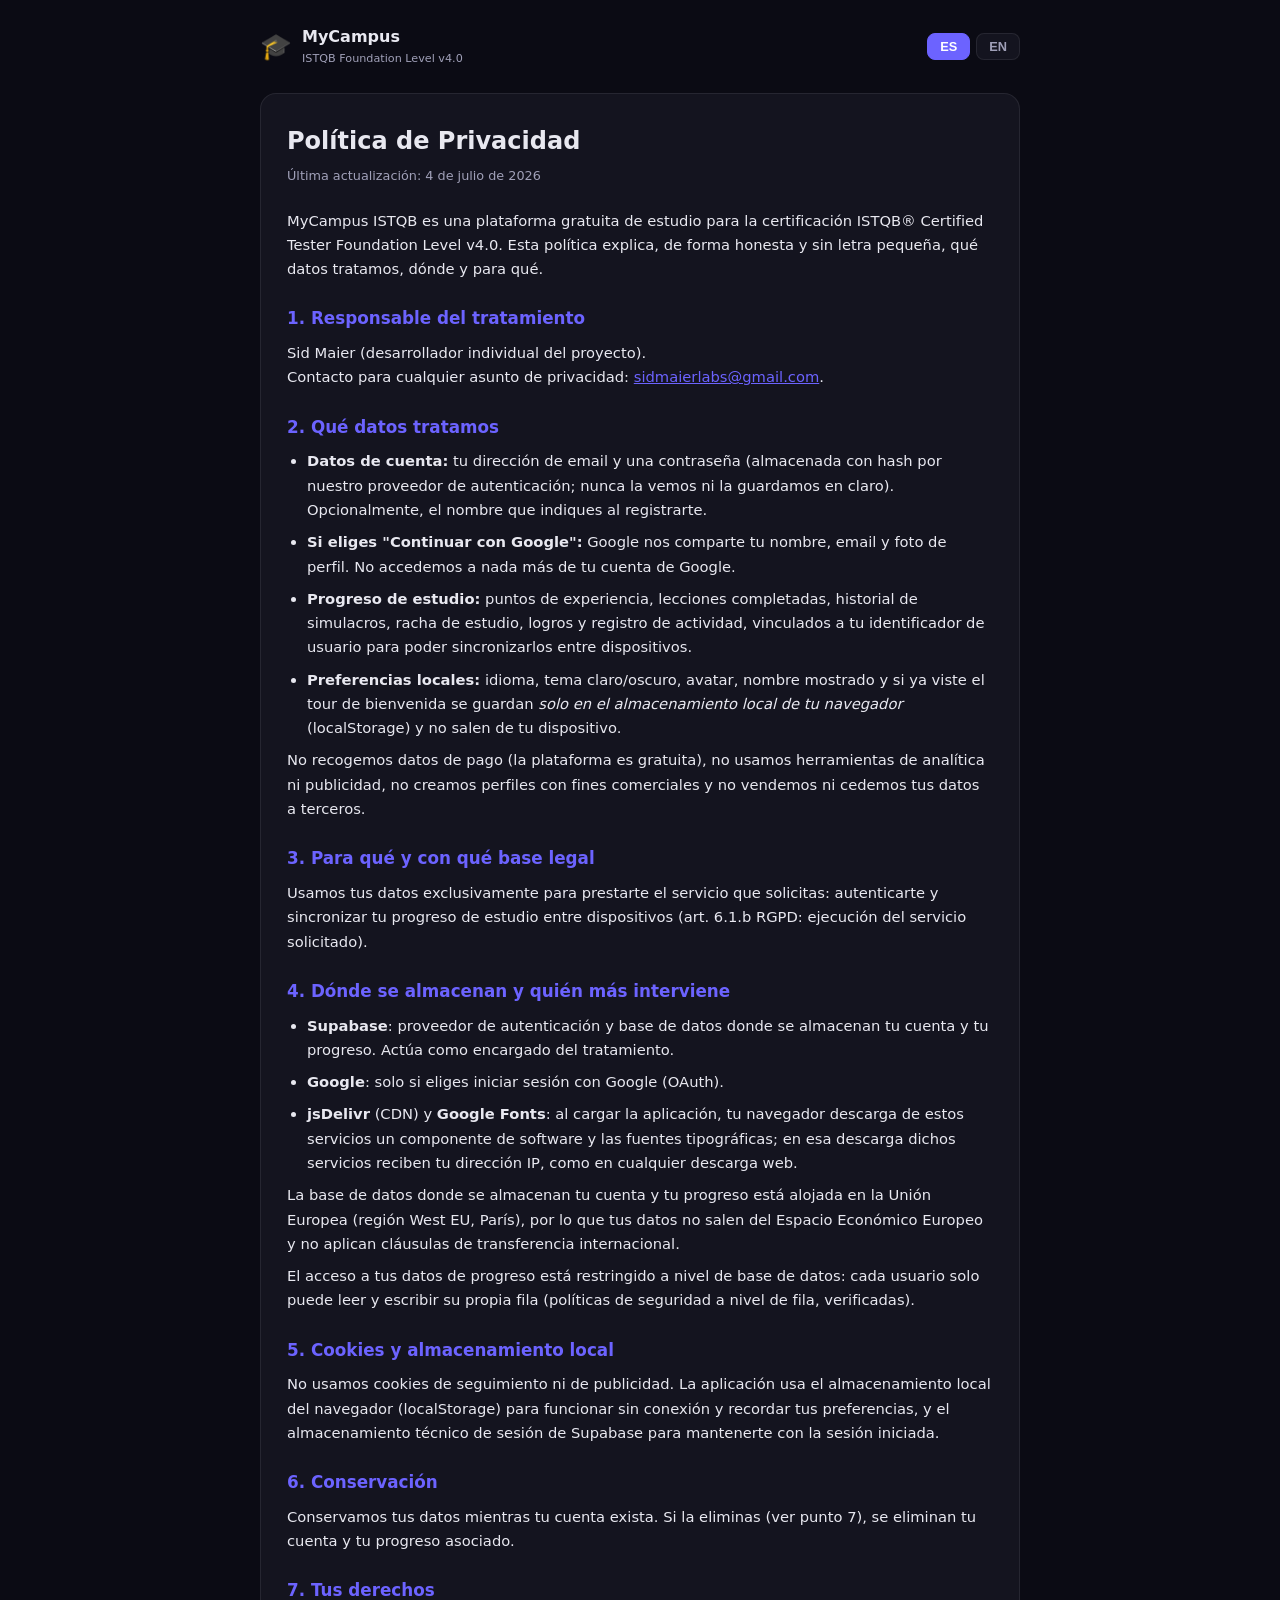
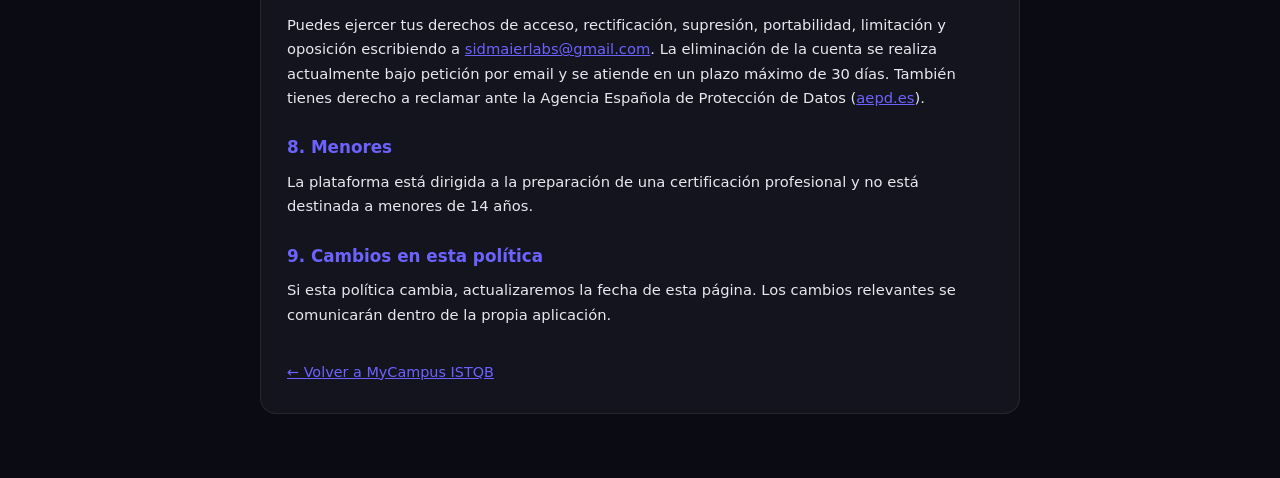
==== privacy.html @ a72ece49 "fix(legal): remove em dashes from privacy.html copy, ES and EN Replaced every visible em dash (—) wi" ====
<!DOCTYPE html>
<html lang="es">
<head>
  <meta charset="UTF-8" />
  <meta name="viewport" content="width=device-width, initial-scale=1.0" />
  <title>MyCampus ISTQB: Política de Privacidad</title>
  <meta name="description" content="Política de privacidad de MyCampus ISTQB: qué datos guardamos, dónde y para qué." />
  <meta name="robots" content="noindex" />
  <link rel="icon" href="data:image/svg+xml,%3Csvg xmlns='http://www.w3.org/2000/svg' viewBox='0 0 100 100'%3E%3Ctext y='.9em' font-size='90'%3E%F0%9F%8E%93%3C/text%3E%3C/svg%3E" />
  <style>
    /* Página estática autocontenida: no carga styles.css a propósito, para
       que funcione aunque el resto de la app cambie o falle. */
    :root {
      --bg: #0B0B14; --card: #14141F; --text: #E8E8F0; --text2: #A0A0B8;
      --primary: #6C63FF; --border: rgba(255,255,255,0.08);
    }
    [data-theme="light"] {
      --bg: #F4F4FA; --card: #FFFFFF; --text: #1A1A2E; --text2: #55556B;
      --border: rgba(0,0,0,0.10);
    }
    * { margin: 0; padding: 0; box-sizing: border-box; }
    body {
      background: var(--bg); color: var(--text);
      font-family: 'Inter', system-ui, -apple-system, sans-serif;
      line-height: 1.65; padding: 24px 16px 64px;
    }
    .wrap { max-width: 760px; margin: 0 auto; }
    .top {
      display: flex; align-items: center; justify-content: space-between;
      gap: 12px; margin-bottom: 24px; flex-wrap: wrap;
    }
    .brand { display: flex; align-items: center; gap: 10px; text-decoration: none; color: var(--text); }
    .brand .logo { font-size: 1.6rem; }
    .brand .name { font-weight: 800; }
    .brand .sub { display: block; font-size: 0.7rem; color: var(--text2); }
    .lang { display: flex; gap: 6px; }
    .lang button {
      background: var(--card); color: var(--text2); border: 1px solid var(--border);
      border-radius: 8px; padding: 5px 12px; cursor: pointer; font-weight: 700; font-size: 0.8rem;
    }
    .lang button.active { color: #fff; background: var(--primary); border-color: var(--primary); }
    .card {
      background: var(--card); border: 1px solid var(--border);
      border-radius: 16px; padding: 28px 26px;
    }
    h1 { font-size: 1.5rem; margin-bottom: 4px; }
    .updated { color: var(--text2); font-size: 0.8rem; margin-bottom: 22px; }
    h2 { font-size: 1.05rem; margin: 24px 0 8px; color: var(--primary); }
    p, li { color: var(--text); font-size: 0.92rem; margin-bottom: 8px; }
    ul { padding-left: 20px; margin-bottom: 8px; }
    a { color: var(--primary); }
    .muted { color: var(--text2); font-size: 0.85rem; }
    .back { display: inline-block; margin-top: 26px; font-size: 0.9rem; }
    [lang-block] { display: none; }
  </style>
</head>
<body>
  <div class="wrap">
    <div class="top">
      <a class="brand" href="index.html">
        <span class="logo">🎓</span>
        <span><span class="name">MyCampus</span><span class="sub">ISTQB Foundation Level v4.0</span></span>
      </a>
      <div class="lang">
        <button id="btnES">ES</button>
        <button id="btnEN">EN</button>
      </div>
    </div>

    <!-- ==================== ESPAÑOL ==================== -->
    <div class="card" lang-block="es">
      <h1>Política de Privacidad</h1>
      <p class="updated">Última actualización: 4 de julio de 2026</p>

      <p>MyCampus ISTQB es una plataforma gratuita de estudio para la certificación
      ISTQB® Certified Tester Foundation Level v4.0. Esta política explica, de forma
      honesta y sin letra pequeña, qué datos tratamos, dónde y para qué.</p>

      <h2>1. Responsable del tratamiento</h2>
      <p>Sid Maier (desarrollador individual del proyecto).<br />
      Contacto para cualquier asunto de privacidad:
      <a href="mailto:sidmaierlabs@gmail.com">sidmaierlabs@gmail.com</a>.</p>

      <h2>2. Qué datos tratamos</h2>
      <ul>
        <li><strong>Datos de cuenta:</strong> tu dirección de email y una contraseña
        (almacenada con hash por nuestro proveedor de autenticación; nunca la vemos ni
        la guardamos en claro). Opcionalmente, el nombre que indiques al registrarte.</li>
        <li><strong>Si eliges "Continuar con Google":</strong> Google nos comparte tu
        nombre, email y foto de perfil. No accedemos a nada más de tu cuenta de Google.</li>
        <li><strong>Progreso de estudio:</strong> puntos de experiencia, lecciones
        completadas, historial de simulacros, racha de estudio, logros y registro de
        actividad, vinculados a tu identificador de usuario para poder sincronizarlos
        entre dispositivos.</li>
        <li><strong>Preferencias locales:</strong> idioma, tema claro/oscuro, avatar,
        nombre mostrado y si ya viste el tour de bienvenida se guardan <em>solo en el
        almacenamiento local de tu navegador</em> (localStorage) y no salen de tu
        dispositivo.</li>
      </ul>
      <p>No recogemos datos de pago (la plataforma es gratuita), no usamos herramientas
      de analítica ni publicidad, no creamos perfiles con fines comerciales y no
      vendemos ni cedemos tus datos a terceros.</p>

      <h2>3. Para qué y con qué base legal</h2>
      <p>Usamos tus datos exclusivamente para prestarte el servicio que solicitas:
      autenticarte y sincronizar tu progreso de estudio entre dispositivos
      (art. 6.1.b RGPD: ejecución del servicio solicitado).</p>

      <h2>4. Dónde se almacenan y quién más interviene</h2>
      <ul>
        <li><strong>Supabase</strong>: proveedor de autenticación y base de datos donde
        se almacenan tu cuenta y tu progreso. Actúa como encargado del tratamiento.</li>
        <li><strong>Google</strong>: solo si eliges iniciar sesión con Google (OAuth).</li>
        <li><strong>jsDelivr</strong> (CDN) y <strong>Google Fonts</strong>: al cargar
        la aplicación, tu navegador descarga de estos servicios un componente de
        software y las fuentes tipográficas; en esa descarga dichos servicios reciben
        tu dirección IP, como en cualquier descarga web.</li>
      </ul>
      <p>La base de datos donde se almacenan tu cuenta y tu progreso está alojada en la
      Unión Europea (región West EU, París), por lo que tus datos no salen del Espacio
      Económico Europeo y no aplican cláusulas de transferencia internacional.</p>
      <p>El acceso a tus datos de progreso está restringido a nivel de base de datos:
      cada usuario solo puede leer y escribir su propia fila (políticas de seguridad a
      nivel de fila, verificadas).</p>

      <h2>5. Cookies y almacenamiento local</h2>
      <p>No usamos cookies de seguimiento ni de publicidad. La aplicación usa el
      almacenamiento local del navegador (localStorage) para funcionar sin conexión y
      recordar tus preferencias, y el almacenamiento técnico de sesión de Supabase para
      mantenerte con la sesión iniciada.</p>

      <h2>6. Conservación</h2>
      <p>Conservamos tus datos mientras tu cuenta exista. Si la eliminas (ver punto 7),
      se eliminan tu cuenta y tu progreso asociado.</p>

      <h2>7. Tus derechos</h2>
      <p>Puedes ejercer tus derechos de acceso, rectificación, supresión, portabilidad,
      limitación y oposición escribiendo a
      <a href="mailto:sidmaierlabs@gmail.com">sidmaierlabs@gmail.com</a>.
      La eliminación de la cuenta se realiza actualmente bajo petición por email y se
      atiende en un plazo máximo de 30 días. También tienes derecho a reclamar ante la
      Agencia Española de Protección de Datos (<a href="https://www.aepd.es" rel="noopener">aepd.es</a>).</p>

      <h2>8. Menores</h2>
      <p>La plataforma está dirigida a la preparación de una certificación profesional
      y no está destinada a menores de 14 años.</p>

      <h2>9. Cambios en esta política</h2>
      <p>Si esta política cambia, actualizaremos la fecha de esta página. Los cambios
      relevantes se comunicarán dentro de la propia aplicación.</p>

      <a class="back" href="index.html">← Volver a MyCampus ISTQB</a>
    </div>

    <!-- ==================== ENGLISH ==================== -->
    <div class="card" lang-block="en">
      <h1>Privacy Policy</h1>
      <p class="updated">Last updated: July 4, 2026</p>

      <p>MyCampus ISTQB is a free study platform for the ISTQB® Certified Tester
      Foundation Level v4.0 certification. This policy explains, honestly and without
      fine print, what data we process, where, and why.</p>

      <h2>1. Data controller</h2>
      <p>Sid Maier (individual developer of the project).<br />
      Contact for any privacy matter:
      <a href="mailto:sidmaierlabs@gmail.com">sidmaierlabs@gmail.com</a>.</p>

      <h2>2. What data we process</h2>
      <ul>
        <li><strong>Account data:</strong> your email address and a password (stored
        hashed by our authentication provider; we never see or store it in plain text).
        Optionally, the name you provide at sign-up.</li>
        <li><strong>If you choose "Continue with Google":</strong> Google shares your
        name, email, and profile picture with us. We access nothing else from your
        Google account.</li>
        <li><strong>Study progress:</strong> experience points, completed lessons, exam
        history, study streak, achievements, and activity log, linked to your user ID
        so they can sync across devices.</li>
        <li><strong>Local preferences:</strong> language, light/dark theme, avatar,
        display name, and whether you've seen the welcome tour are stored <em>only in
        your browser's local storage</em> (localStorage) and never leave your device.</li>
      </ul>
      <p>We collect no payment data (the platform is free), use no analytics or
      advertising tools, build no commercial profiles, and never sell or share your
      data with third parties.</p>

      <h2>3. Why, and on what legal basis</h2>
      <p>We use your data exclusively to provide the service you request:
      authenticating you and syncing your study progress across devices
      (Art. 6(1)(b) GDPR: performance of the requested service).</p>

      <h2>4. Where it's stored and who else is involved</h2>
      <ul>
        <li><strong>Supabase</strong>: the authentication and database provider where
        your account and progress are stored. It acts as a data processor.</li>
        <li><strong>Google</strong>: only if you choose to sign in with Google (OAuth).</li>
        <li><strong>jsDelivr</strong> (CDN) and <strong>Google Fonts</strong>: when the
        app loads, your browser downloads a software component and the typefaces from
        these services; during that download they receive your IP address, as with any
        web download.</li>
      </ul>
      <p>The database storing your account and progress is hosted in the European Union
      (West EU region, Paris), so your data never leaves the European Economic Area and
      no international transfer clauses apply.</p>
      <p>Access to your progress data is restricted at the database level: each user
      can only read and write their own row (row-level security policies, verified).</p>

      <h2>5. Cookies and local storage</h2>
      <p>We use no tracking or advertising cookies. The app uses the browser's local
      storage (localStorage) to work offline and remember your preferences, plus
      Supabase's technical session storage to keep you signed in.</p>

      <h2>6. Retention</h2>
      <p>We keep your data for as long as your account exists. If you delete it (see
      section 7), your account and associated progress are removed.</p>

      <h2>7. Your rights</h2>
      <p>You can exercise your rights of access, rectification, erasure, portability,
      restriction, and objection by writing to
      <a href="mailto:sidmaierlabs@gmail.com">sidmaierlabs@gmail.com</a>.
      Account deletion is currently handled on request by email, within 30 days at
      most. You also have the right to lodge a complaint with your data protection
      authority (in Spain, the AEPD: <a href="https://www.aepd.es" rel="noopener">aepd.es</a>).</p>

      <h2>8. Minors</h2>
      <p>The platform targets preparation for a professional certification and is not
      intended for children under 14.</p>

      <h2>9. Changes to this policy</h2>
      <p>If this policy changes, we will update the date on this page. Relevant changes
      will be announced inside the app itself.</p>

      <a class="back" href="index.html">← Back to MyCampus ISTQB</a>
    </div>
  </div>

  <script>
    // Reutiliza las mismas claves de localStorage que la app para que idioma
    // y tema sean coherentes al navegar entre index.html y esta página.
    (function () {
      var lang = 'es', theme = 'dark';
      try {
        lang = localStorage.getItem('mycampus_lang') || 'es';
        theme = localStorage.getItem('mycampus_theme') || 'dark';
      } catch (e) {}
      document.body.setAttribute('data-theme', theme);

      function apply(l) {
        document.documentElement.lang = l;
        document.querySelectorAll('[lang-block]').forEach(function (el) {
          el.style.display = el.getAttribute('lang-block') === l ? 'block' : 'none';
        });
        document.getElementById('btnES').classList.toggle('active', l === 'es');
        document.getElementById('btnEN').classList.toggle('active', l === 'en');
        document.title = l === 'es'
          ? 'MyCampus ISTQB: Política de Privacidad'
          : 'MyCampus ISTQB: Privacy Policy';
      }
      function setLang(l) {
        try { localStorage.setItem('mycampus_lang', l); } catch (e) {}
        apply(l);
      }
      document.getElementById('btnES').addEventListener('click', function () { setLang('es'); });
      document.getElementById('btnEN').addEventListener('click', function () { setLang('en'); });
      apply(lang);
    })();
  </script>
</body>
</html>
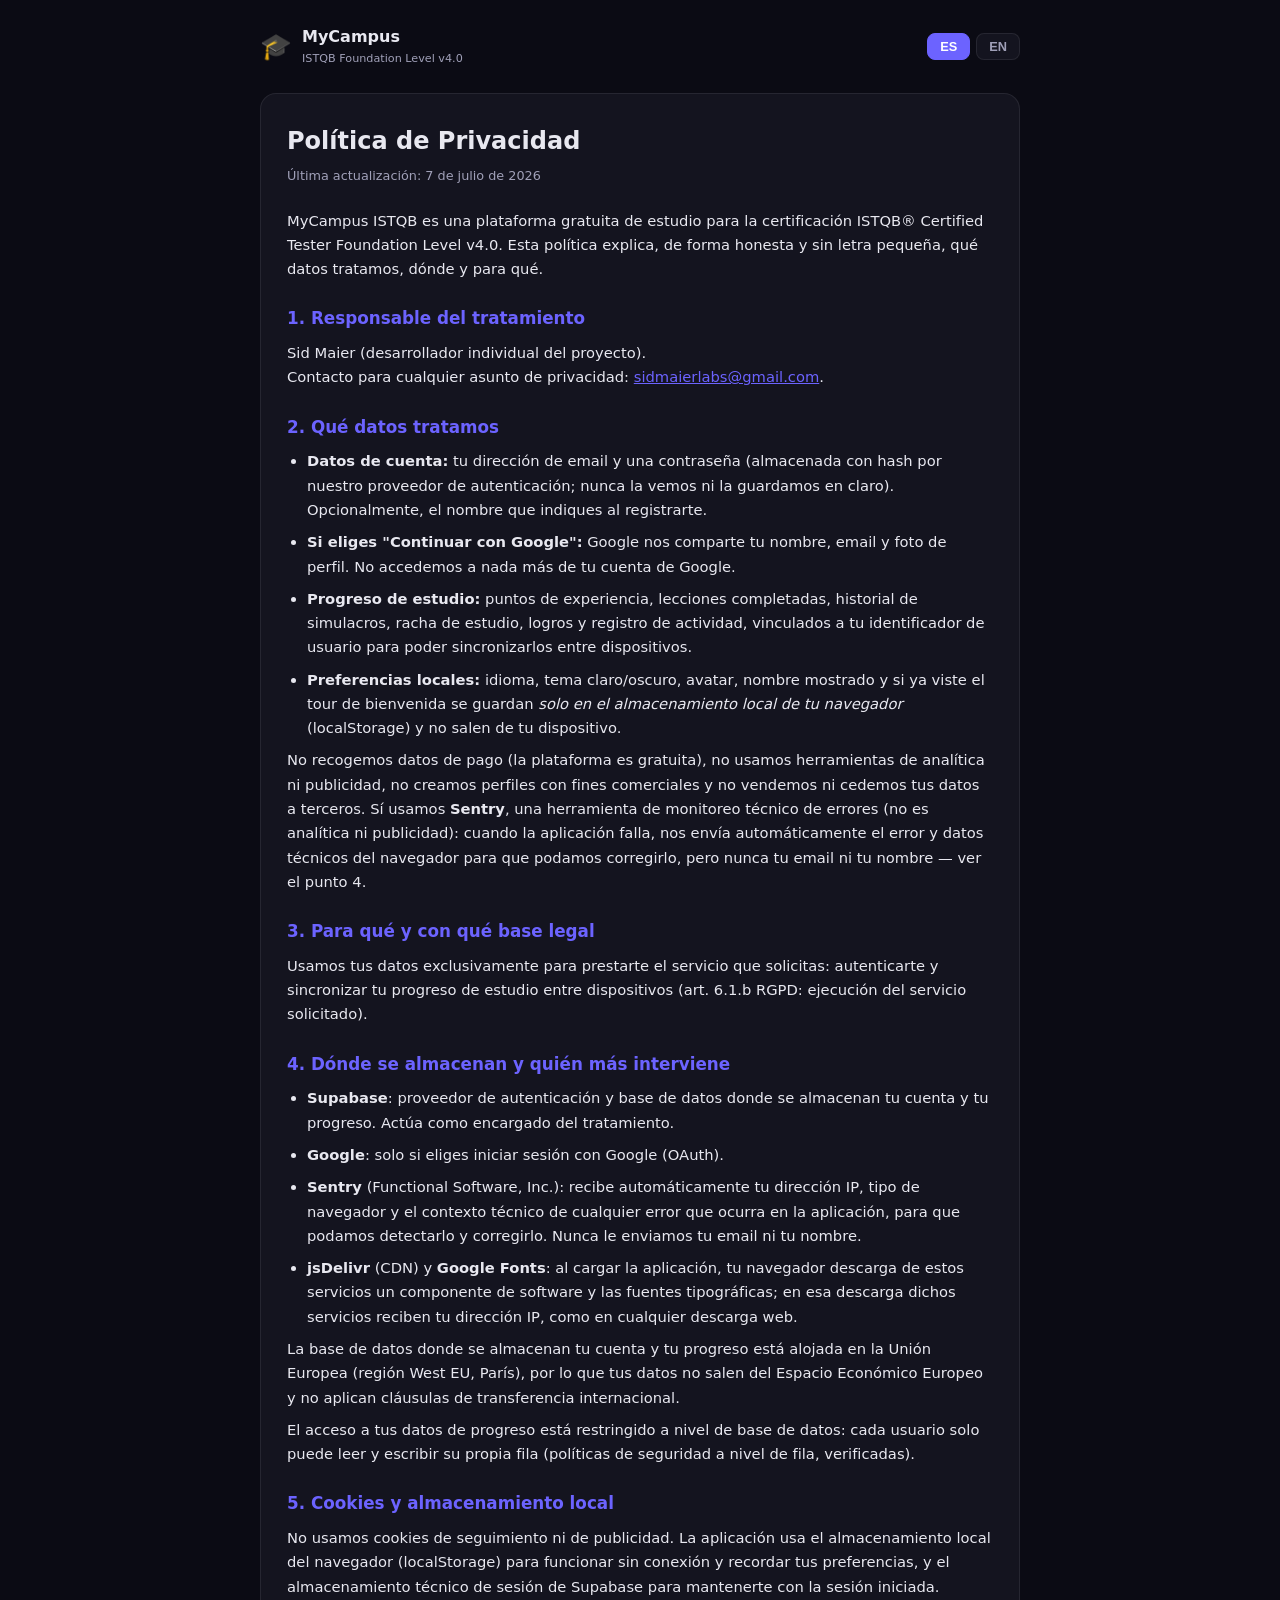
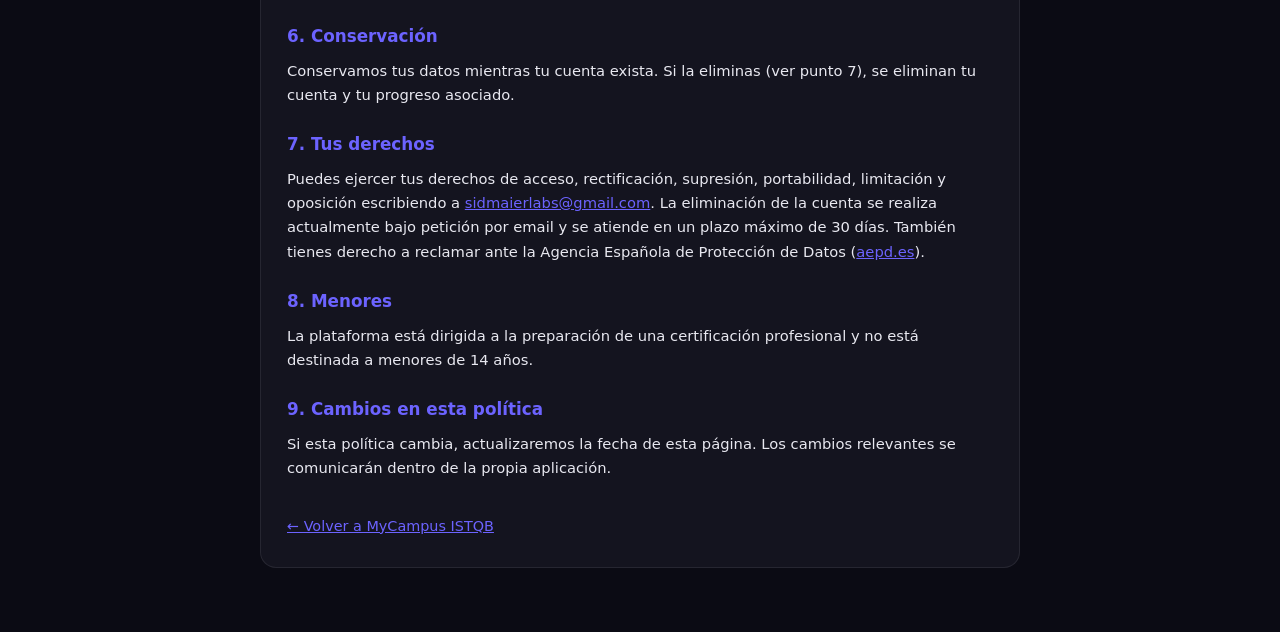
==== commit dc895552: "feat(monitoring): add Sentry error monitoring, never a hard dependency Part A of docs/superpowers/pl" ====
--- a/privacy.html
+++ b/privacy.html
@@ -70,7 +70,7 @@
     <!-- ==================== ESPAÑOL ==================== -->
     <div class="card" lang-block="es">
       <h1>Política de Privacidad</h1>
-      <p class="updated">Última actualización: 4 de julio de 2026</p>
+      <p class="updated">Última actualización: 7 de julio de 2026</p>
 
       <p>MyCampus ISTQB es una plataforma gratuita de estudio para la certificación
       ISTQB® Certified Tester Foundation Level v4.0. Esta política explica, de forma
@@ -99,7 +99,11 @@
       </ul>
       <p>No recogemos datos de pago (la plataforma es gratuita), no usamos herramientas
       de analítica ni publicidad, no creamos perfiles con fines comerciales y no
-      vendemos ni cedemos tus datos a terceros.</p>
+      vendemos ni cedemos tus datos a terceros. Sí usamos <strong>Sentry</strong>,
+      una herramienta de monitoreo técnico de errores (no es analítica ni
+      publicidad): cuando la aplicación falla, nos envía automáticamente el error
+      y datos técnicos del navegador para que podamos corregirlo, pero nunca tu
+      email ni tu nombre — ver el punto 4.</p>
 
       <h2>3. Para qué y con qué base legal</h2>
       <p>Usamos tus datos exclusivamente para prestarte el servicio que solicitas:
@@ -111,6 +115,10 @@
         <li><strong>Supabase</strong>: proveedor de autenticación y base de datos donde
         se almacenan tu cuenta y tu progreso. Actúa como encargado del tratamiento.</li>
         <li><strong>Google</strong>: solo si eliges iniciar sesión con Google (OAuth).</li>
+        <li><strong>Sentry</strong> (Functional Software, Inc.): recibe automáticamente
+        tu dirección IP, tipo de navegador y el contexto técnico de cualquier error que
+        ocurra en la aplicación, para que podamos detectarlo y corregirlo. Nunca le
+        enviamos tu email ni tu nombre.</li>
         <li><strong>jsDelivr</strong> (CDN) y <strong>Google Fonts</strong>: al cargar
         la aplicación, tu navegador descarga de estos servicios un componente de
         software y las fuentes tipográficas; en esa descarga dichos servicios reciben
@@ -155,7 +163,7 @@
     <!-- ==================== ENGLISH ==================== -->
     <div class="card" lang-block="en">
       <h1>Privacy Policy</h1>
-      <p class="updated">Last updated: July 4, 2026</p>
+      <p class="updated">Last updated: July 7, 2026</p>
 
       <p>MyCampus ISTQB is a free study platform for the ISTQB® Certified Tester
       Foundation Level v4.0 certification. This policy explains, honestly and without
@@ -183,7 +191,10 @@
       </ul>
       <p>We collect no payment data (the platform is free), use no analytics or
       advertising tools, build no commercial profiles, and never sell or share your
-      data with third parties.</p>
+      data with third parties. We do use <strong>Sentry</strong>, a technical error
+      monitoring tool (not analytics or advertising): when the app crashes, it
+      automatically receives the error and technical browser data so we can fix it,
+      but never your email or name — see section 4.</p>
 
       <h2>3. Why, and on what legal basis</h2>
       <p>We use your data exclusively to provide the service you request:
@@ -195,6 +206,10 @@
         <li><strong>Supabase</strong>: the authentication and database provider where
         your account and progress are stored. It acts as a data processor.</li>
         <li><strong>Google</strong>: only if you choose to sign in with Google (OAuth).</li>
+        <li><strong>Sentry</strong> (Functional Software, Inc.): automatically receives
+        your IP address, browser type, and the technical context of any error that
+        occurs in the app, so we can detect and fix it. We never send it your email or
+        name.</li>
         <li><strong>jsDelivr</strong> (CDN) and <strong>Google Fonts</strong>: when the
         app loads, your browser downloads a software component and the typefaces from
         these services; during that download they receive your IP address, as with any
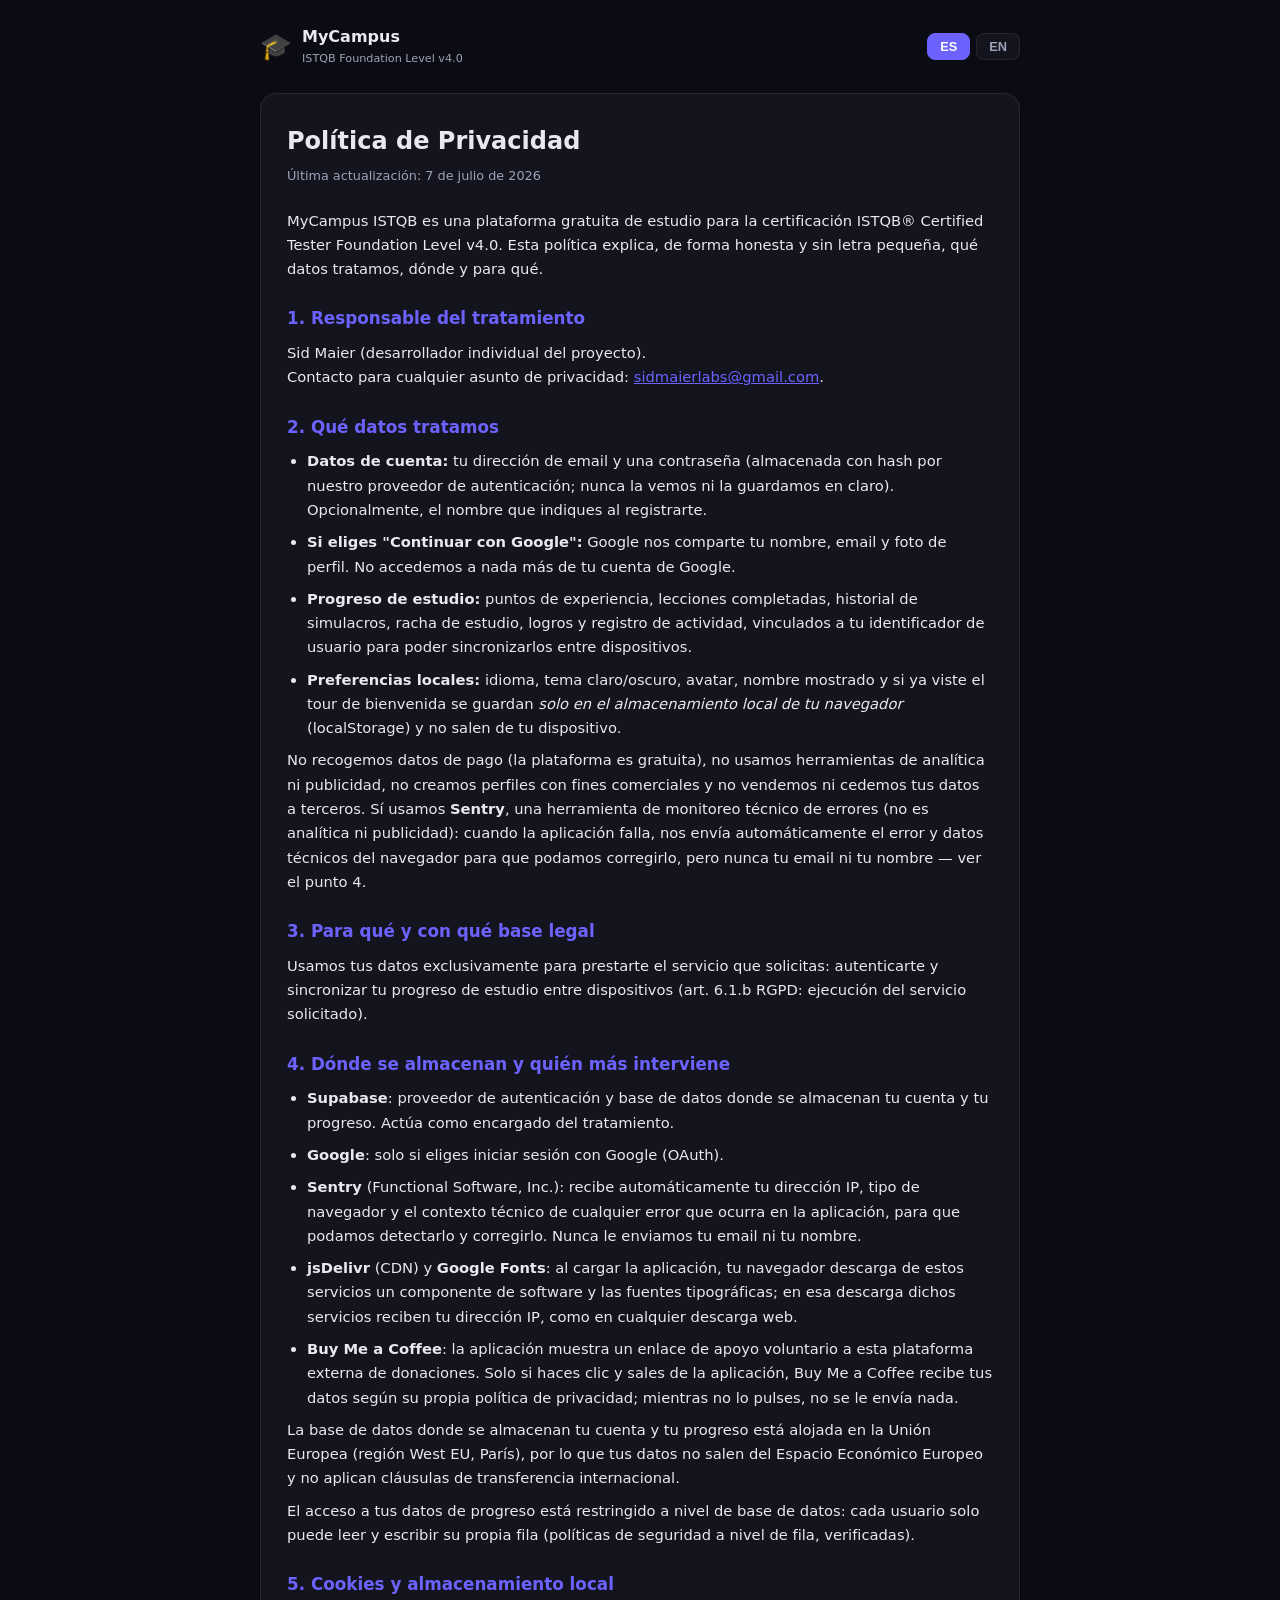
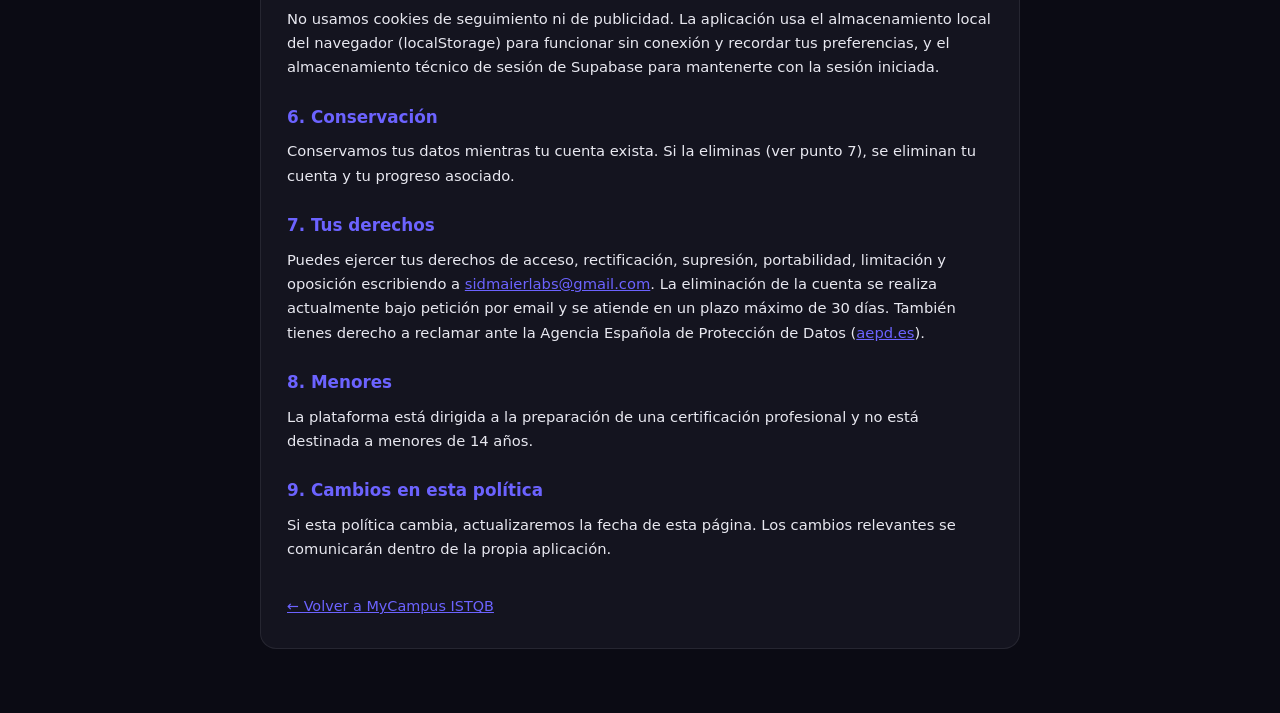
==== commit 13c855c3: "docs(privacy): declara el enlace externo a Buy Me a Coffee (ES/EN) Co-Authored-By: Claude Opus 4.8 (" ====
--- a/privacy.html
+++ b/privacy.html
@@ -123,6 +123,10 @@
         la aplicación, tu navegador descarga de estos servicios un componente de
         software y las fuentes tipográficas; en esa descarga dichos servicios reciben
         tu dirección IP, como en cualquier descarga web.</li>
+        <li><strong>Buy Me a Coffee</strong>: la aplicación muestra un enlace de
+        apoyo voluntario a esta plataforma externa de donaciones. Solo si haces clic
+        y sales de la aplicación, Buy Me a Coffee recibe tus datos según su propia
+        política de privacidad; mientras no lo pulses, no se le envía nada.</li>
       </ul>
       <p>La base de datos donde se almacenan tu cuenta y tu progreso está alojada en la
       Unión Europea (región West EU, París), por lo que tus datos no salen del Espacio
@@ -214,6 +218,10 @@
         app loads, your browser downloads a software component and the typefaces from
         these services; during that download they receive your IP address, as with any
         web download.</li>
+        <li><strong>Buy Me a Coffee</strong>: the app shows a voluntary support
+        link to this external donations platform. Only if you click through and
+        leave the app does Buy Me a Coffee receive your data, under its own privacy
+        policy; as long as you don't click it, nothing is sent to them.</li>
       </ul>
       <p>The database storing your account and progress is hosted in the European Union
       (West EU region, Paris), so your data never leaves the European Economic Area and
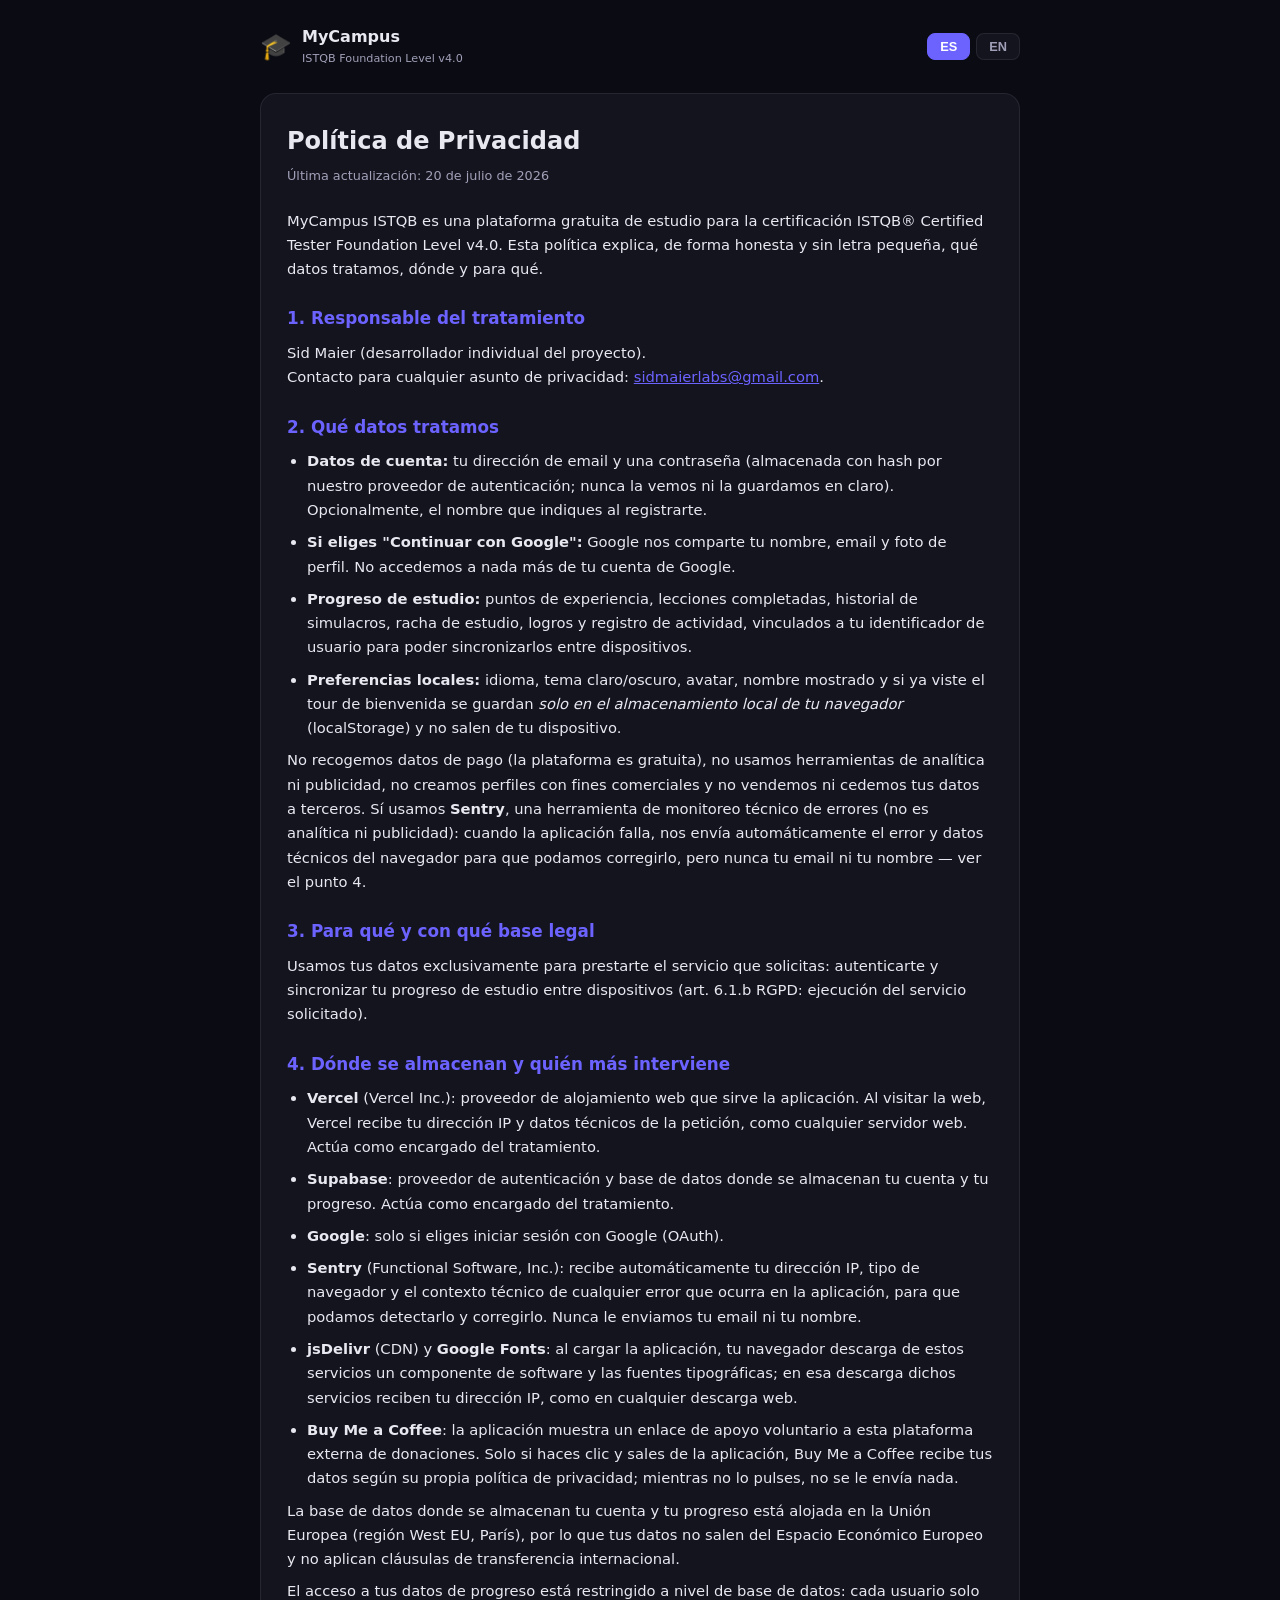
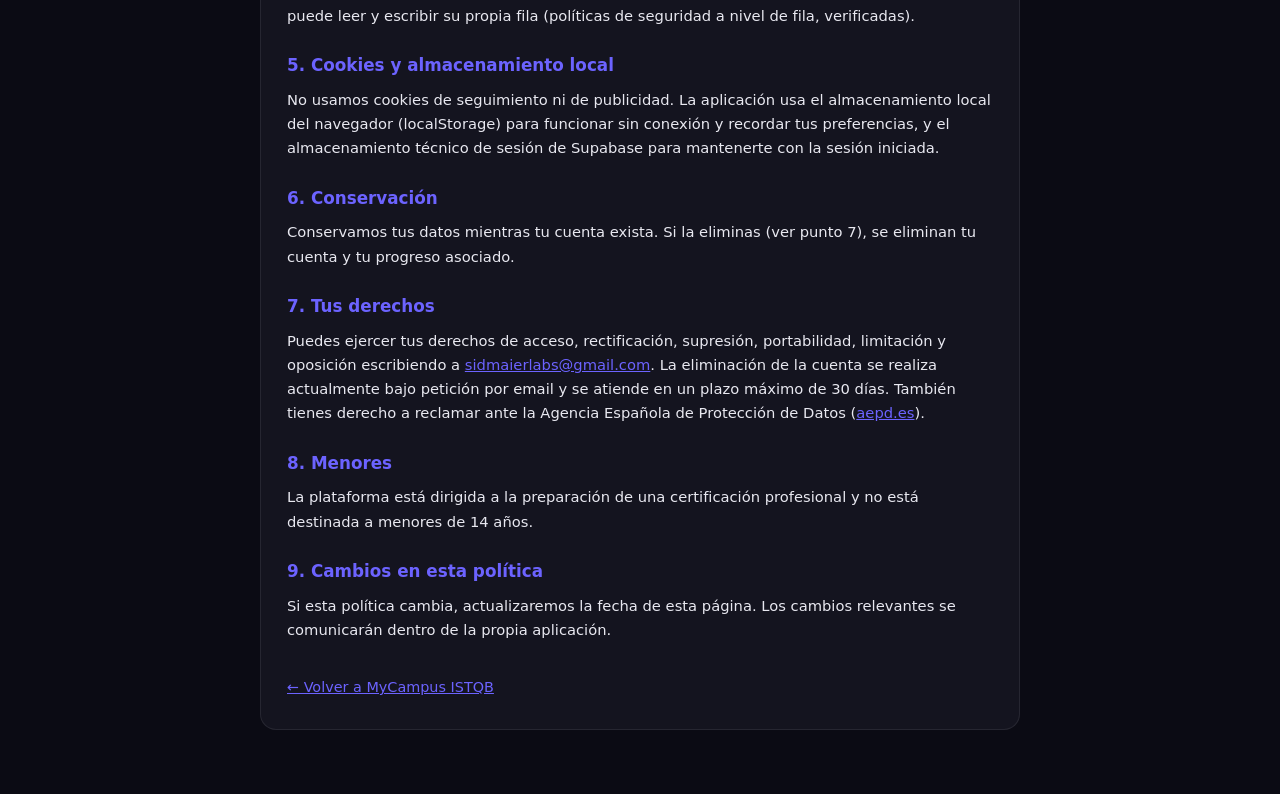
==== commit ef8e69e3: "feat(deploy): producción en Vercel (mycampusistqb.vercel.app) + .vercelignore y privacidad - .vercel" ====
--- a/privacy.html
+++ b/privacy.html
@@ -70,7 +70,7 @@
     <!-- ==================== ESPAÑOL ==================== -->
     <div class="card" lang-block="es">
       <h1>Política de Privacidad</h1>
-      <p class="updated">Última actualización: 7 de julio de 2026</p>
+      <p class="updated">Última actualización: 20 de julio de 2026</p>
 
       <p>MyCampus ISTQB es una plataforma gratuita de estudio para la certificación
       ISTQB® Certified Tester Foundation Level v4.0. Esta política explica, de forma
@@ -112,6 +112,10 @@
 
       <h2>4. Dónde se almacenan y quién más interviene</h2>
       <ul>
+        <li><strong>Vercel</strong> (Vercel Inc.): proveedor de alojamiento web que
+        sirve la aplicación. Al visitar la web, Vercel recibe tu dirección IP y datos
+        técnicos de la petición, como cualquier servidor web. Actúa como encargado del
+        tratamiento.</li>
         <li><strong>Supabase</strong>: proveedor de autenticación y base de datos donde
         se almacenan tu cuenta y tu progreso. Actúa como encargado del tratamiento.</li>
         <li><strong>Google</strong>: solo si eliges iniciar sesión con Google (OAuth).</li>
@@ -167,7 +171,7 @@
     <!-- ==================== ENGLISH ==================== -->
     <div class="card" lang-block="en">
       <h1>Privacy Policy</h1>
-      <p class="updated">Last updated: July 7, 2026</p>
+      <p class="updated">Last updated: July 20, 2026</p>
 
       <p>MyCampus ISTQB is a free study platform for the ISTQB® Certified Tester
       Foundation Level v4.0 certification. This policy explains, honestly and without
@@ -207,6 +211,10 @@
 
       <h2>4. Where it's stored and who else is involved</h2>
       <ul>
+        <li><strong>Vercel</strong> (Vercel Inc.): the web hosting provider that
+        serves the application. When you visit the site, Vercel receives your IP
+        address and technical request data, as any web server does. It acts as a data
+        processor.</li>
         <li><strong>Supabase</strong>: the authentication and database provider where
         your account and progress are stored. It acts as a data processor.</li>
         <li><strong>Google</strong>: only if you choose to sign in with Google (OAuth).</li>
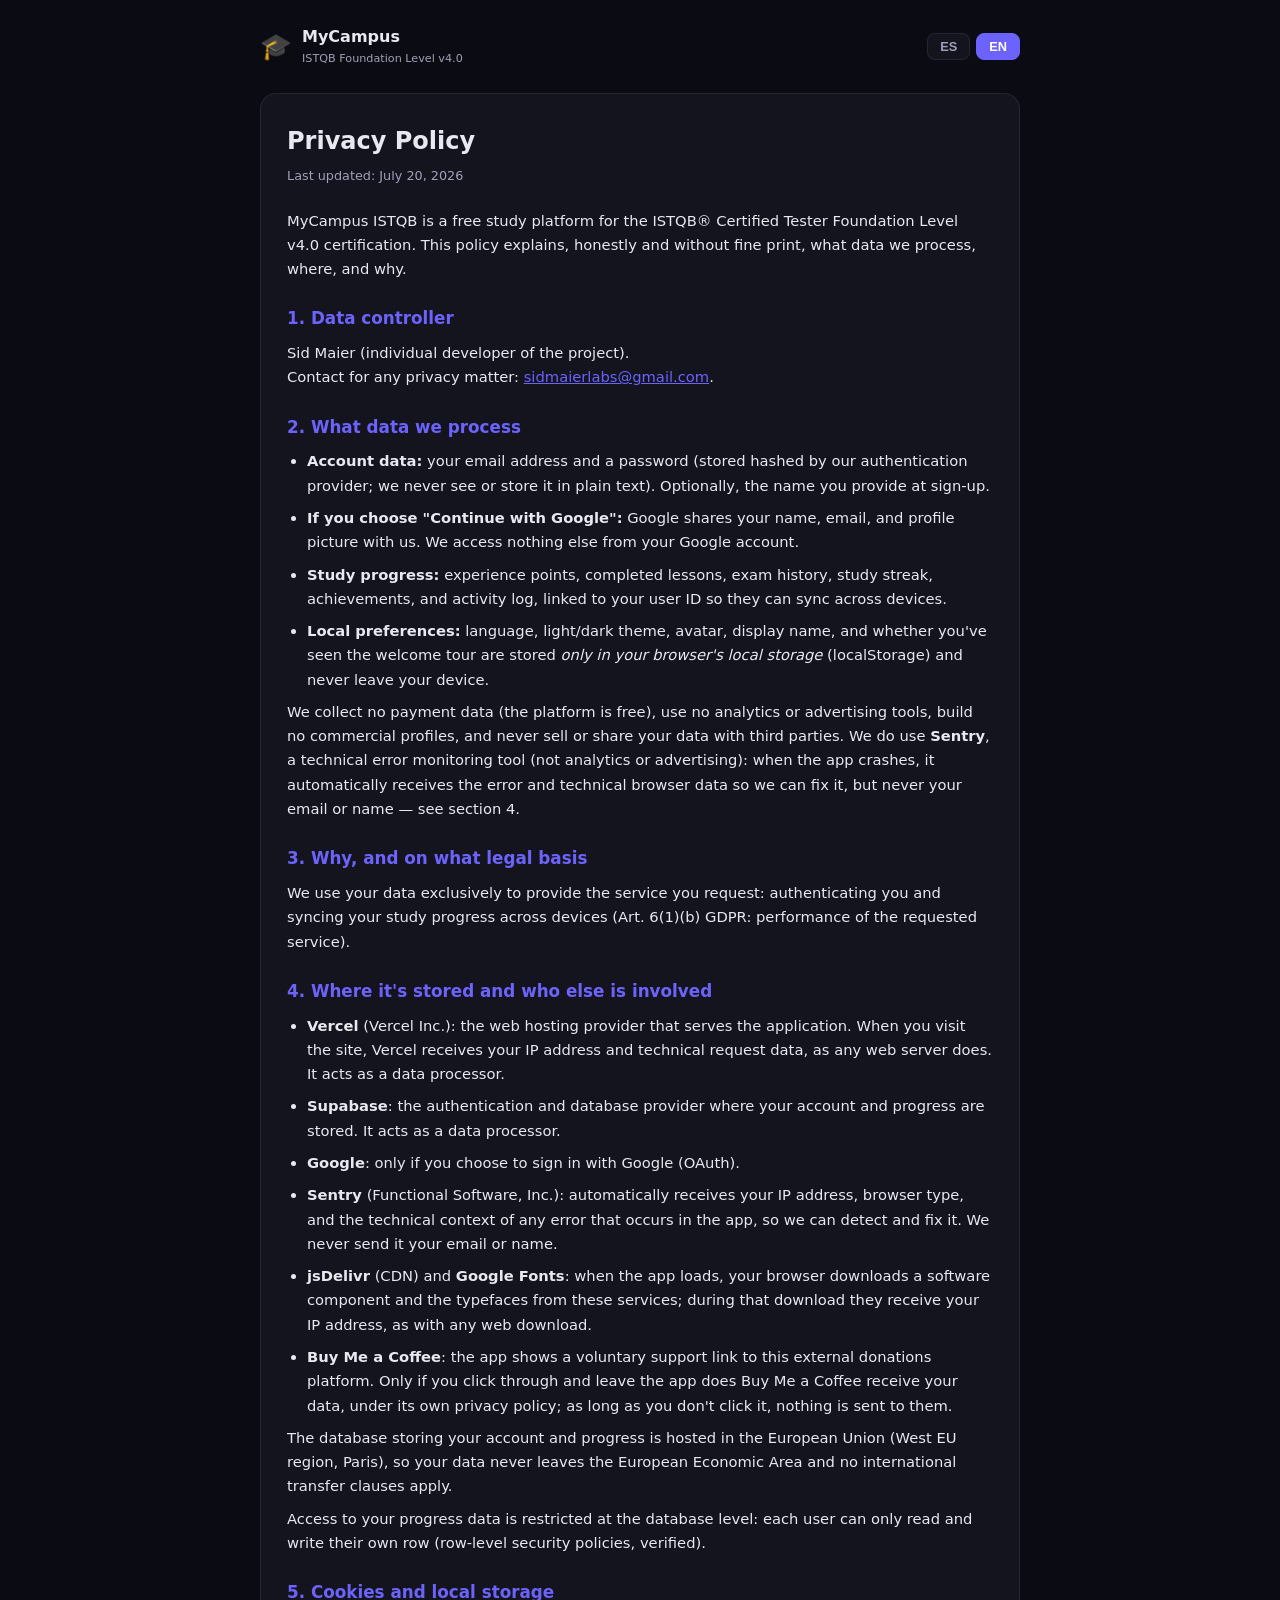
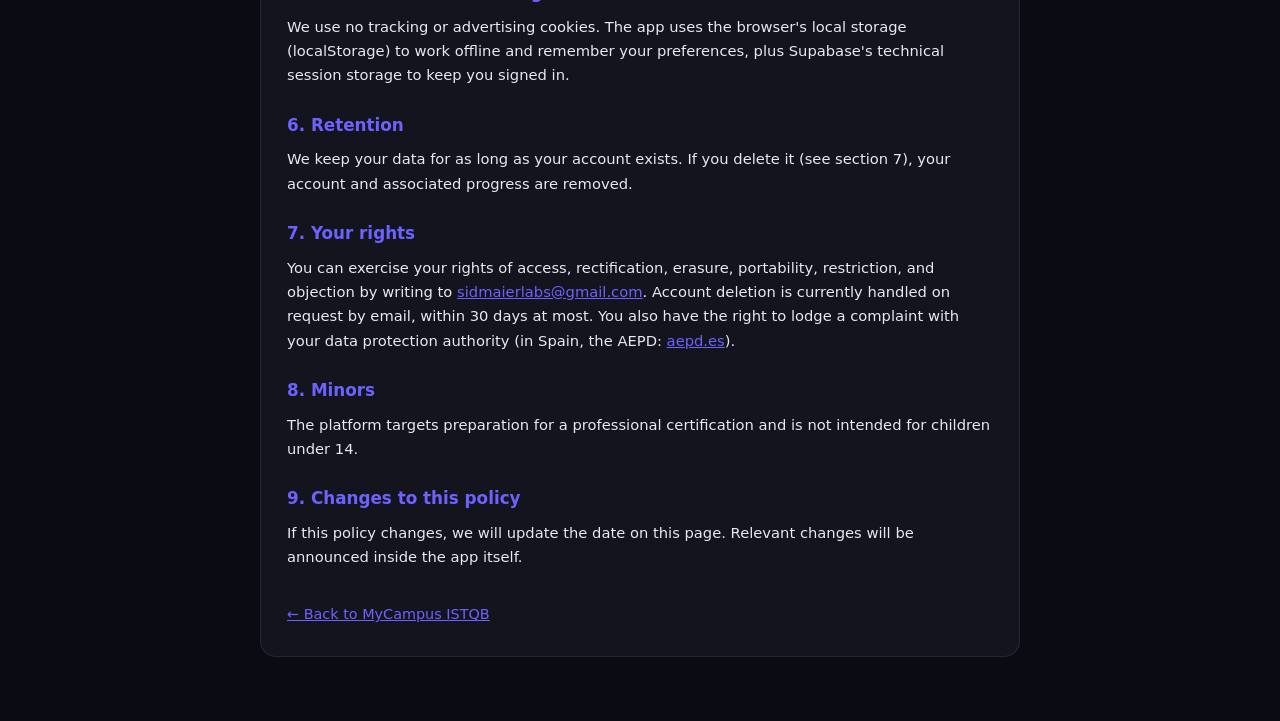
==== commit 4be8fba6: "fix(landing): fixes del review final — scroll post-logout, contraste AA de tokens lp, autocomplete p" ====
--- a/privacy.html
+++ b/privacy.html
@@ -49,7 +49,6 @@
     p, li { color: var(--text); font-size: 0.92rem; margin-bottom: 8px; }
     ul { padding-left: 20px; margin-bottom: 8px; }
     a { color: var(--primary); }
-    .muted { color: var(--text2); font-size: 0.85rem; }
     .back { display: inline-block; margin-top: 26px; font-size: 0.9rem; }
     [lang-block] { display: none; }
   </style>
@@ -272,7 +271,16 @@
     (function () {
       var lang = 'es', theme = 'dark';
       try {
-        lang = localStorage.getItem('mycampus_lang') || 'es';
+        // F6 (review final 2026-07-25): i18n.restore() ahora respeta
+        // navigator.language en primera visita (sin preferencia guardada) —
+        // replicado aquí para que un visitante EN no vea landing EN y
+        // privacidad ES por defecto.
+        var savedLang = localStorage.getItem('mycampus_lang');
+        if (savedLang) {
+          lang = savedLang;
+        } else if (typeof navigator !== 'undefined' && navigator.language) {
+          lang = navigator.language.toLowerCase().indexOf('es') === 0 ? 'es' : 'en';
+        }
         theme = localStorage.getItem('mycampus_theme') || 'dark';
       } catch (e) {}
       document.body.setAttribute('data-theme', theme);
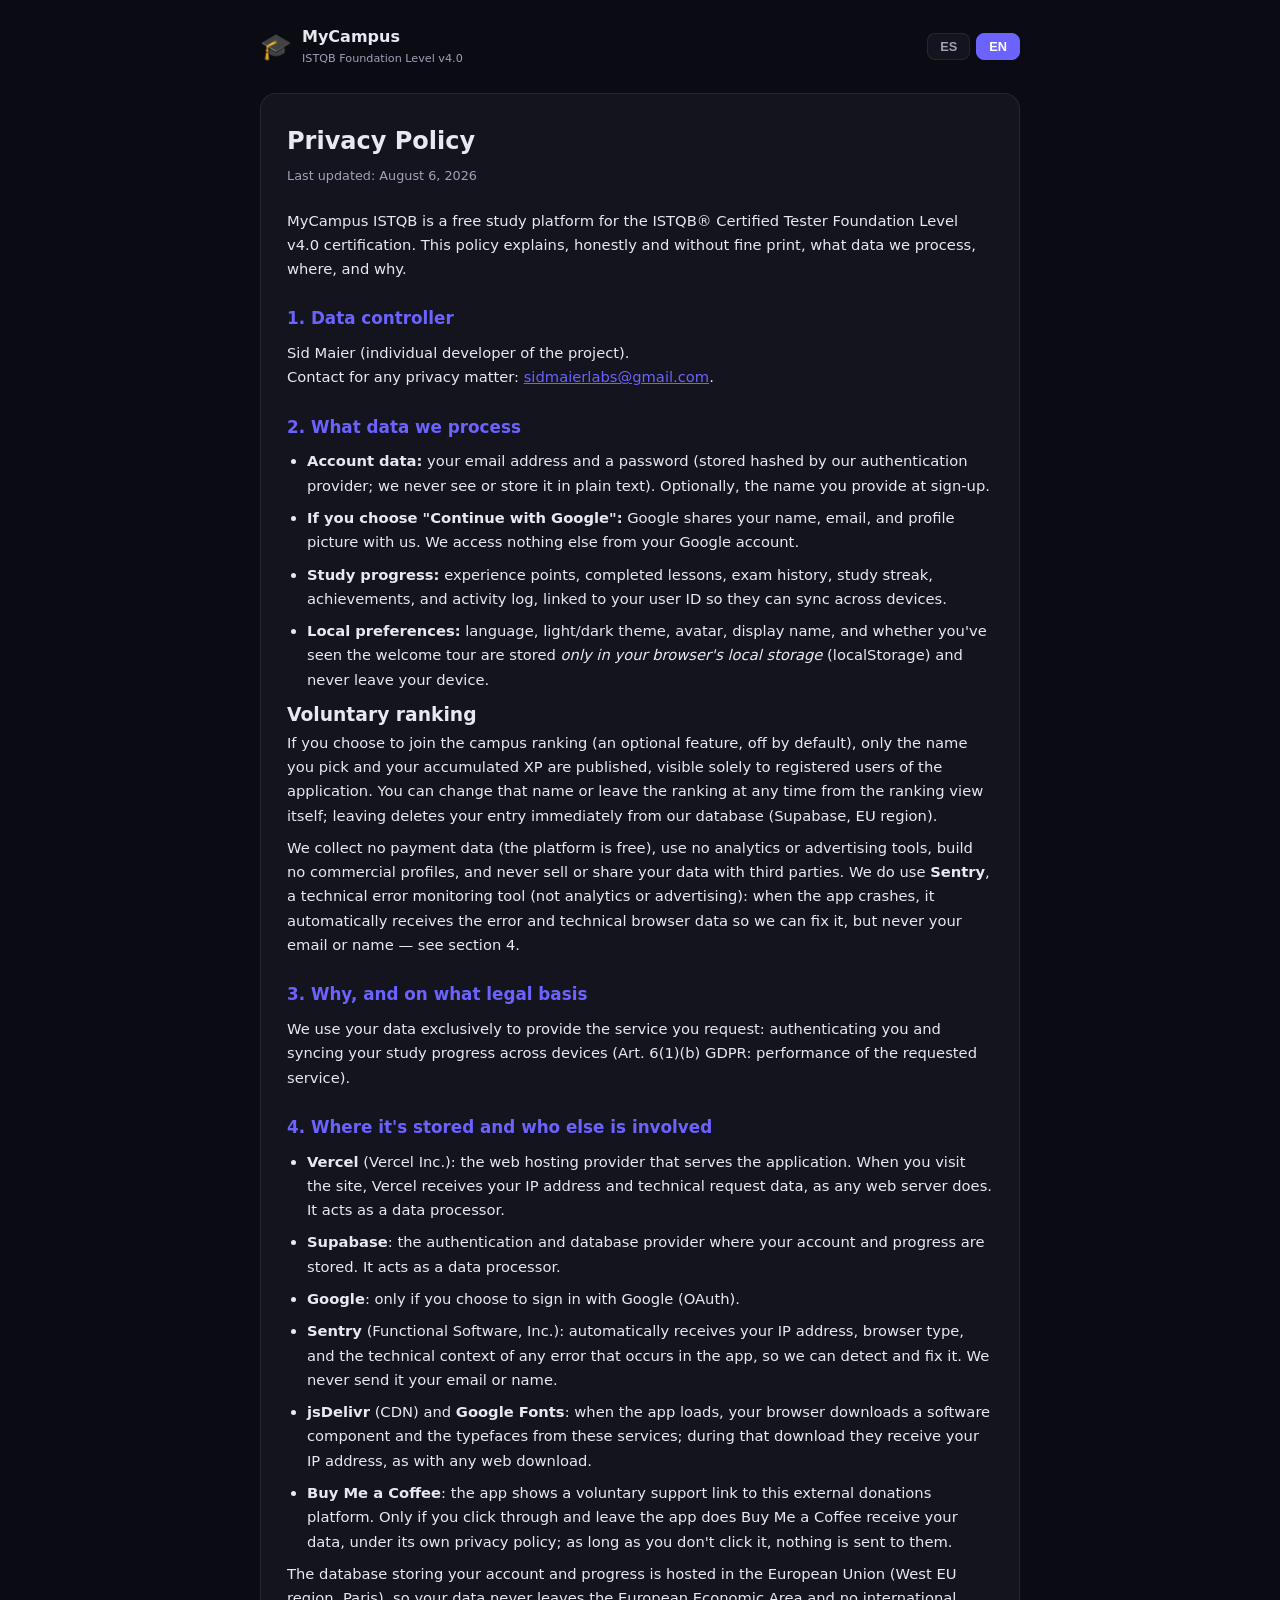
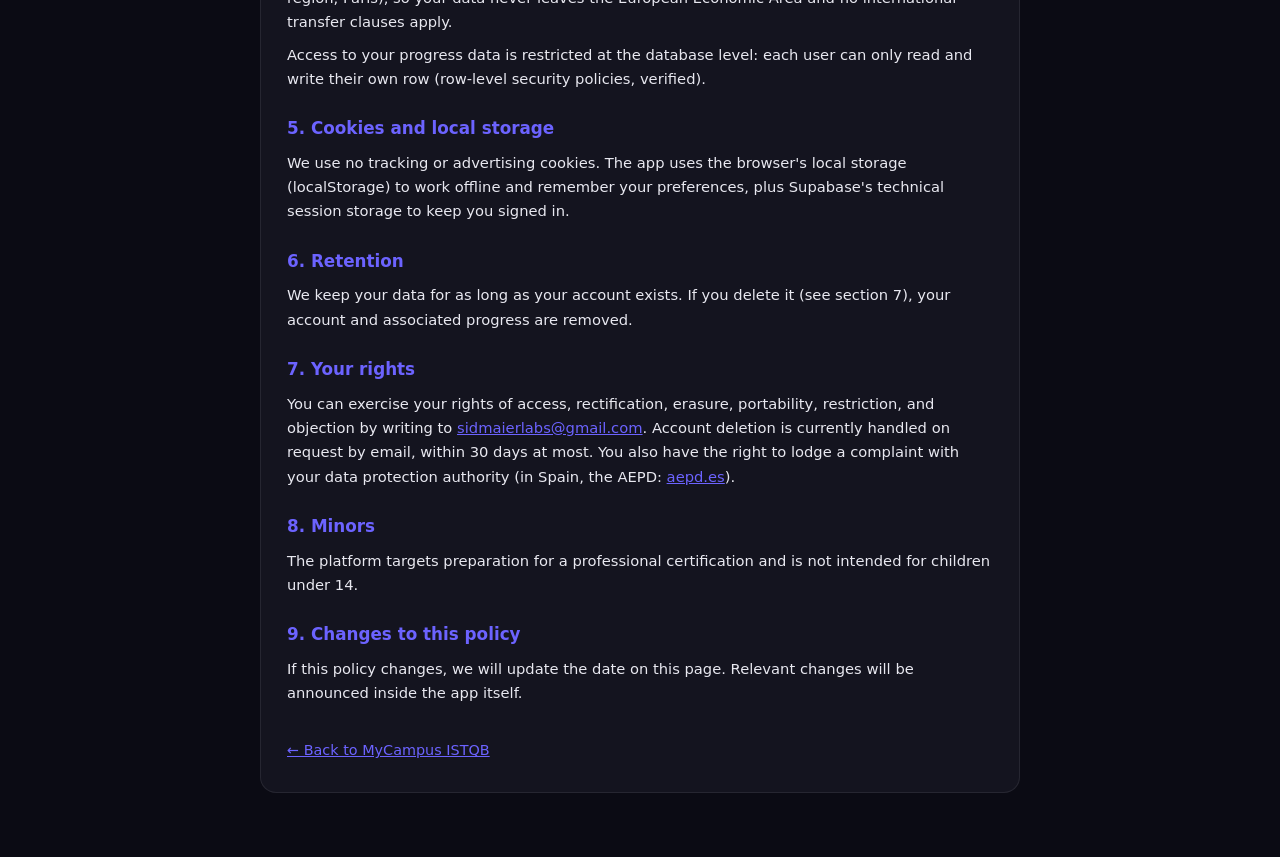
==== commit e319047d: "docs(privacy): sección del ranking voluntario ES/EN Co-Authored-By: Claude Fable 5 <noreply@anthropi" ====
--- a/privacy.html
+++ b/privacy.html
@@ -69,7 +69,7 @@
     <!-- ==================== ESPAÑOL ==================== -->
     <div class="card" lang-block="es">
       <h1>Política de Privacidad</h1>
-      <p class="updated">Última actualización: 20 de julio de 2026</p>
+      <p class="updated">Última actualización: 6 de agosto de 2026</p>
 
       <p>MyCampus ISTQB es una plataforma gratuita de estudio para la certificación
       ISTQB® Certified Tester Foundation Level v4.0. Esta política explica, de forma
@@ -96,6 +96,14 @@
         almacenamiento local de tu navegador</em> (localStorage) y no salen de tu
         dispositivo.</li>
       </ul>
+
+      <h3>Ranking voluntario</h3>
+      <p>Si decides participar en el ranking del campus (función opcional, desactivada por
+      defecto), se publica únicamente el nombre que tú elijas y tu XP acumulado, visibles solo
+      para usuarios registrados de la aplicación. Puedes cambiar ese nombre o salir del ranking
+      en cualquier momento desde la propia vista; al salir, tu entrada se elimina de inmediato
+      de nuestra base de datos (Supabase, región UE).</p>
+
       <p>No recogemos datos de pago (la plataforma es gratuita), no usamos herramientas
       de analítica ni publicidad, no creamos perfiles con fines comerciales y no
       vendemos ni cedemos tus datos a terceros. Sí usamos <strong>Sentry</strong>,
@@ -170,7 +178,7 @@
     <!-- ==================== ENGLISH ==================== -->
     <div class="card" lang-block="en">
       <h1>Privacy Policy</h1>
-      <p class="updated">Last updated: July 20, 2026</p>
+      <p class="updated">Last updated: August 6, 2026</p>
 
       <p>MyCampus ISTQB is a free study platform for the ISTQB® Certified Tester
       Foundation Level v4.0 certification. This policy explains, honestly and without
@@ -196,6 +204,14 @@
         display name, and whether you've seen the welcome tour are stored <em>only in
         your browser's local storage</em> (localStorage) and never leave your device.</li>
       </ul>
+
+      <h3>Voluntary ranking</h3>
+      <p>If you choose to join the campus ranking (an optional feature, off by default), only
+      the name you pick and your accumulated XP are published, visible solely to registered
+      users of the application. You can change that name or leave the ranking at any time from
+      the ranking view itself; leaving deletes your entry immediately from our database
+      (Supabase, EU region).</p>
+
       <p>We collect no payment data (the platform is free), use no analytics or
       advertising tools, build no commercial profiles, and never sell or share your
       data with third parties. We do use <strong>Sentry</strong>, a technical error
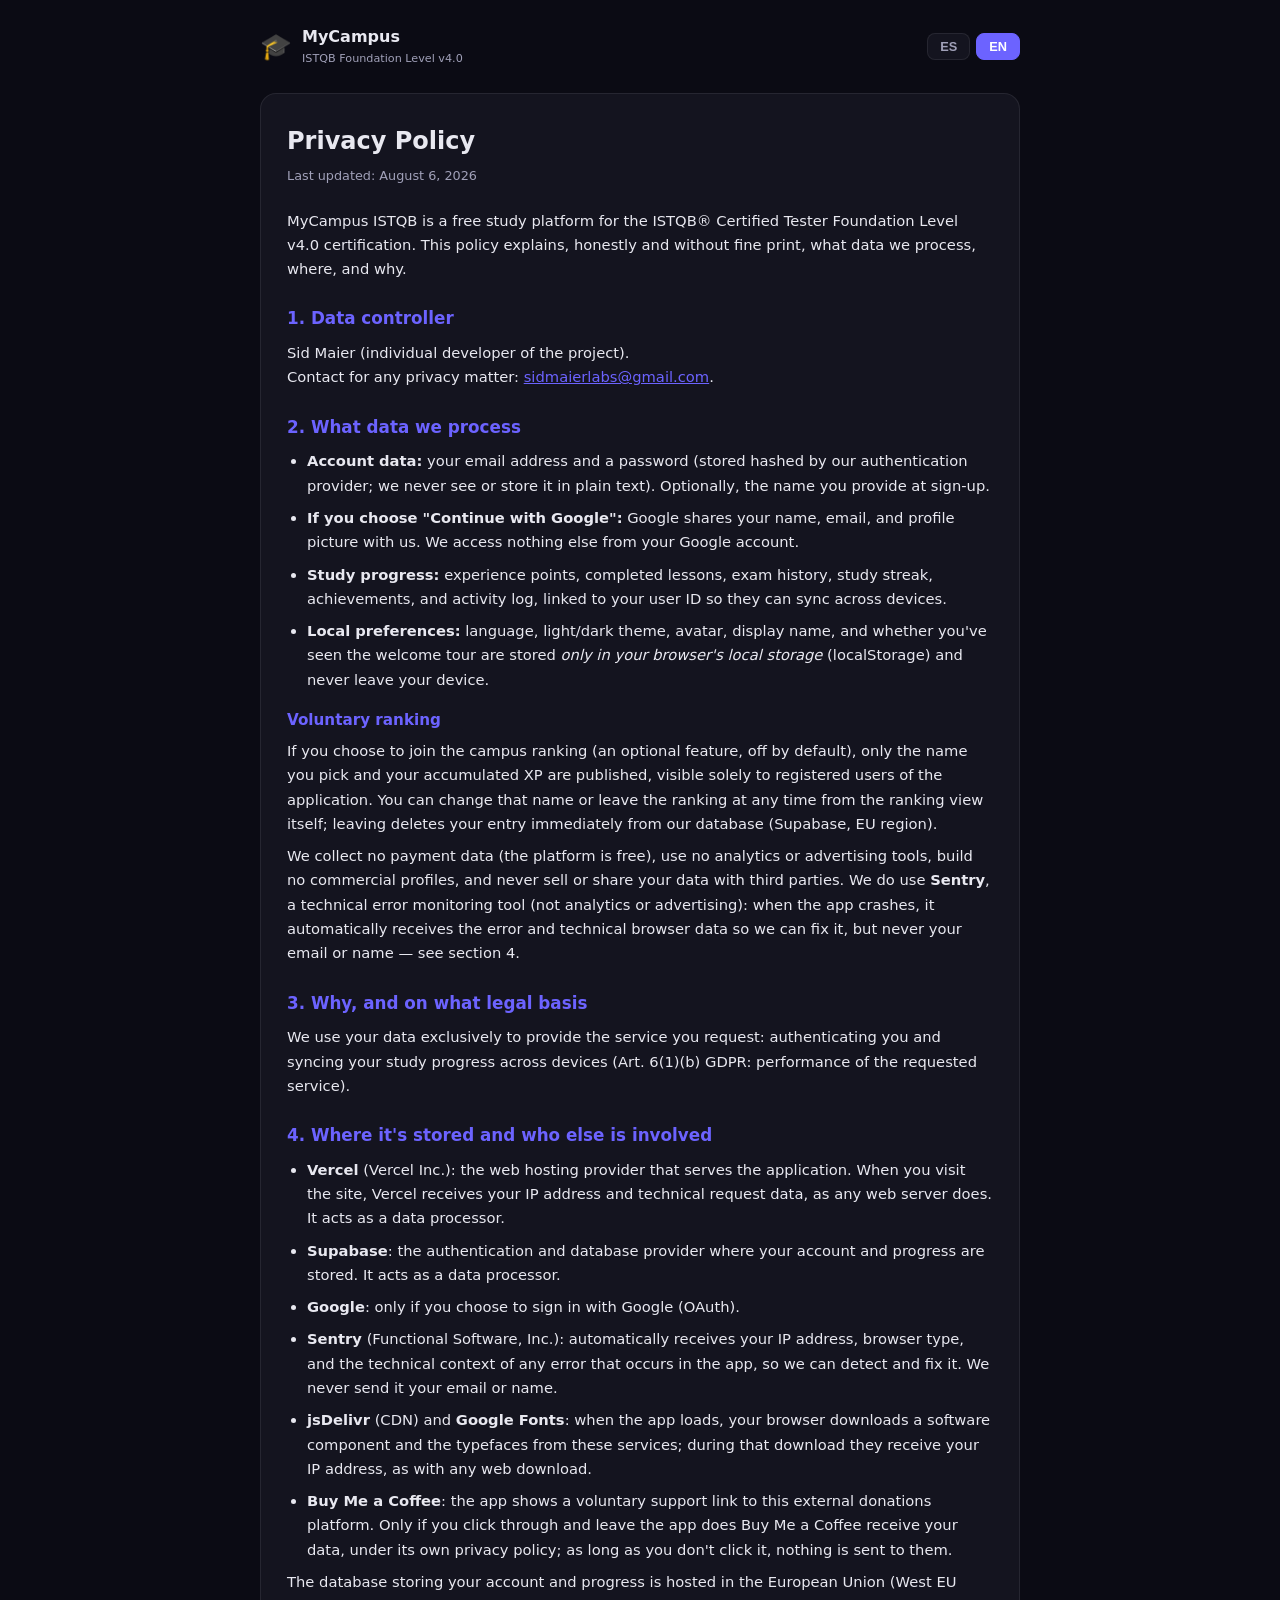
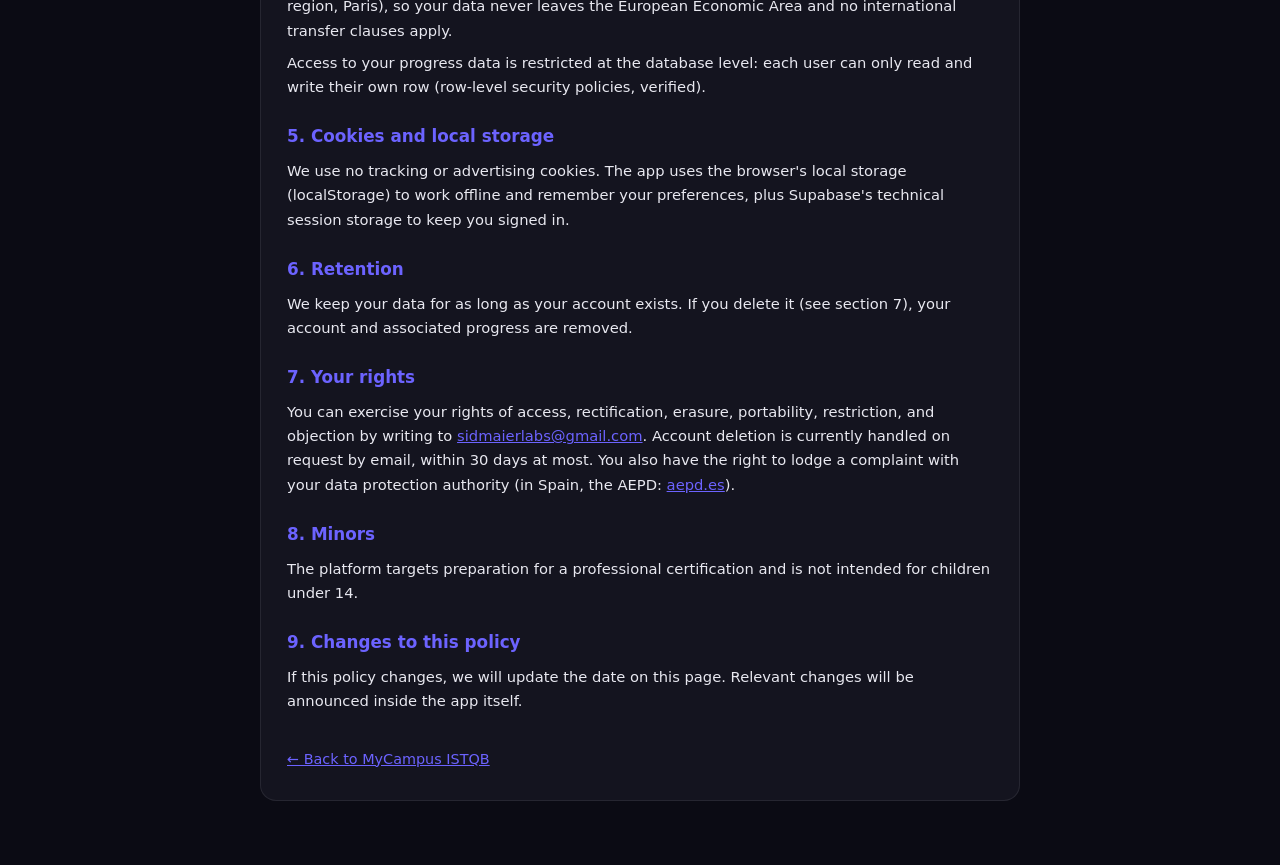
==== commit 2416775a: "fix(ranking): oleada del review final — h3 de privacy, comentario break-word, ancla del check, warn " ====
--- a/privacy.html
+++ b/privacy.html
@@ -46,6 +46,7 @@
     h1 { font-size: 1.5rem; margin-bottom: 4px; }
     .updated { color: var(--text2); font-size: 0.8rem; margin-bottom: 22px; }
     h2 { font-size: 1.05rem; margin: 24px 0 8px; color: var(--primary); }
+    h3 { font-size: 0.95rem; margin: 16px 0 6px; color: var(--primary); }
     p, li { color: var(--text); font-size: 0.92rem; margin-bottom: 8px; }
     ul { padding-left: 20px; margin-bottom: 8px; }
     a { color: var(--primary); }
